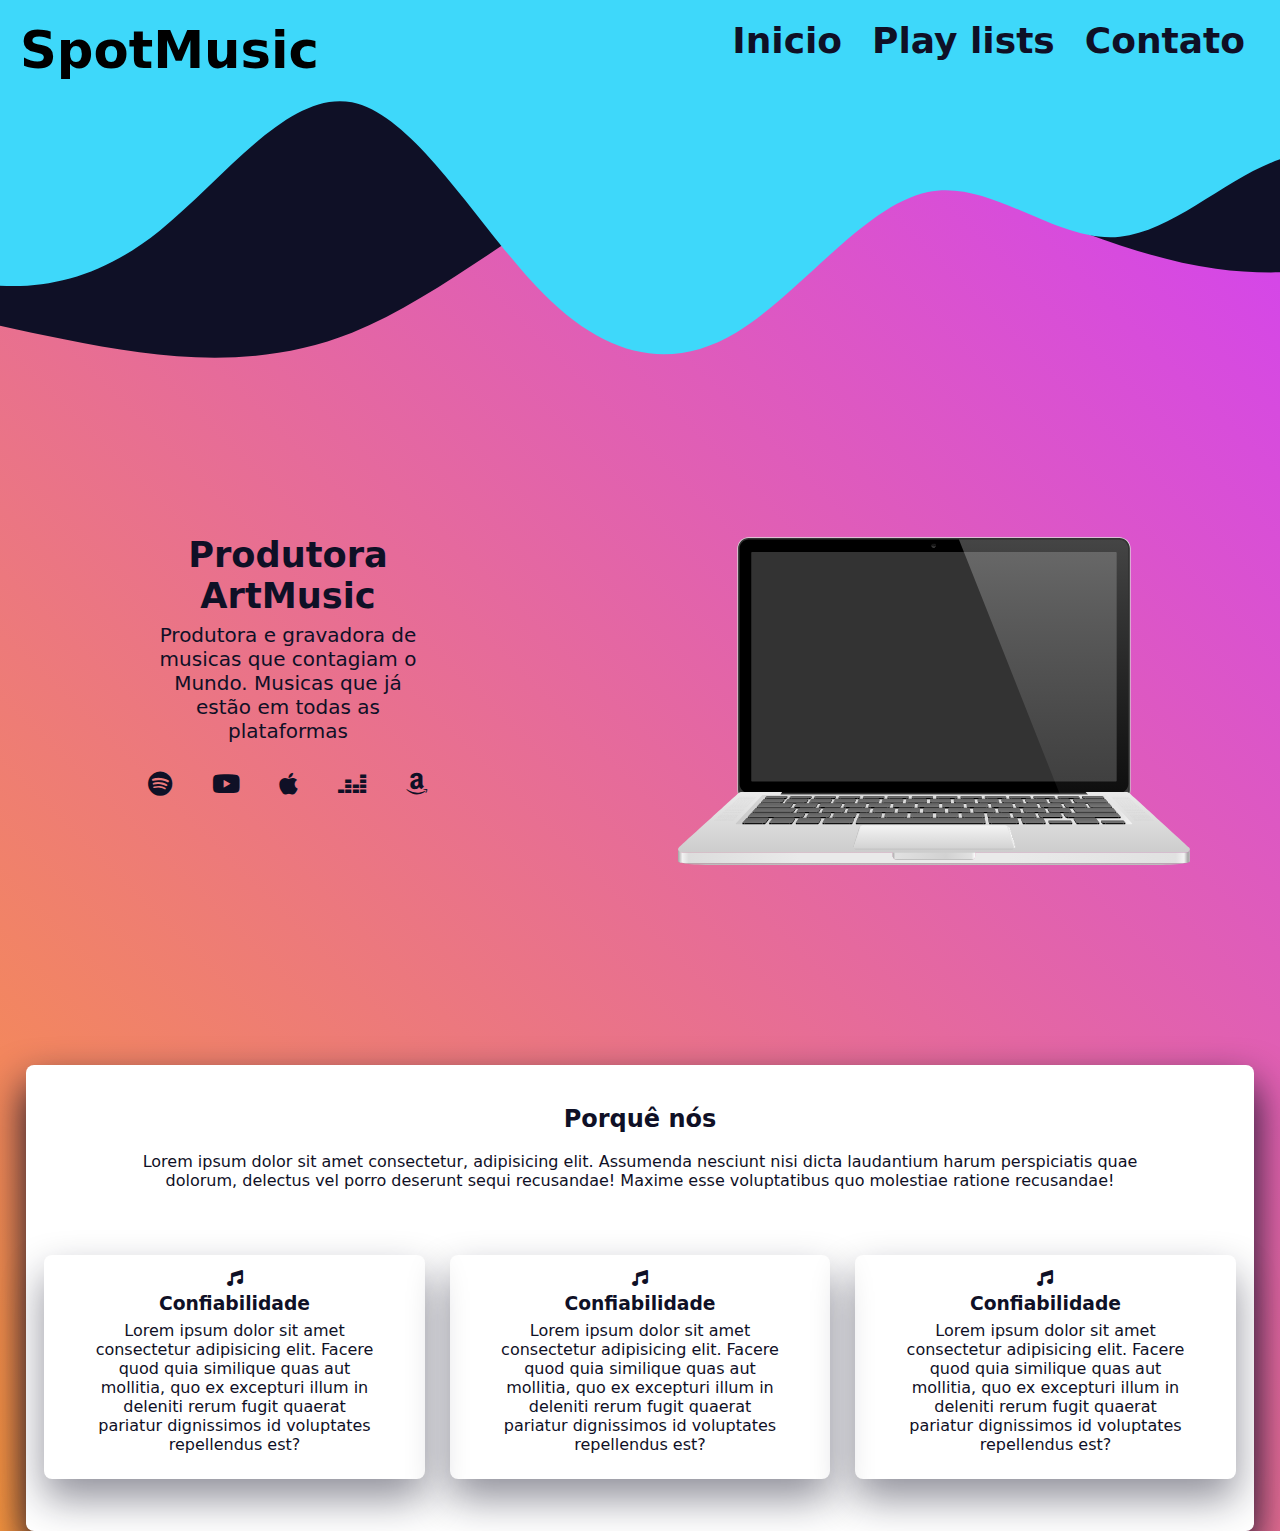
==== projeoto-front-and-final/index.html @ b7479c70 "jkh" ====
<html>
    <head>
        <title>Meu Projeto Final!</title>
    <html lang="pt-br">
    <link rel="stylesheet" href="fontawesome-free-6.1.1-web/css/all.min.css">
    <link href="https://fonts.googleapis.com/css2?family=Raleway:wght@300;400;700&display=swap" rel="stylesheet">
    <link href="style.css" rel="stylesheet" />
    </head>
    <body>
        <section class="main">
            <div class="center">
                <div class="menu">
                    <div class="logo-menu">
                        <h1>SpotMusic</h1>
                    </div><!--logo-menu-->
                    <div class="nav-bar"> <!--nav-bar-->
                        <h2><a href="">Inicio</a></h2>
                        <h2><a href="">Play lists</a></h2>
                        <h2 class="contact-btn"><a href="">Contato</a></h2>
                    </div> <!--nav-bar---->
                </div>
            </div><!--center-->
        </section> <!--main-->
        <section class="conteudo">
            <div class="apresentacao">
                <div class="apresentacao-1">
                <h1>Produtora ArtMusic</h1>
                <p>Produtora e gravadora de musicas que contagiam o Mundo.
                    Musicas que já estão em todas as plataformas
                </p>
                <div class="ico-apresentacao"><i class="fa-brands fa-spotify"></i>
                <i class="fa-brands fa-youtube"></i>
                <i class="fa-brands fa-apple"></i>
                <i class="fa-brands fa-deezer"></i>
                <i class="fa-brands fa-amazon"></i>
                </div>
                </div>
                <img src="../imagens/svg-noutbook.svg" alt="">
            </div>
        </section>
        <section class="porque-nos">
            <h2>Porquê nós</h2>
            <p>Lorem ipsum dolor sit amet consectetur, adipisicing elit. Assumenda nesciunt nisi dicta laudantium harum perspiciatis quae dolorum, delectus vel porro deserunt sequi recusandae! Maxime esse voluptatibus quo molestiae ratione recusandae!</p>

        <div class="diferenciais">
            <div class="box-diferenciais">
                <i class="fa-solid fa-music"></i>
                <h3>Confiabilidade</h3>
                <p>Lorem ipsum dolor sit amet consectetur adipisicing elit. Facere quod quia similique quas aut mollitia, quo ex excepturi illum in deleniti rerum fugit quaerat pariatur dignissimos id voluptates repellendus est?</p>
            </div>
            <div class="box-diferenciais">
                <i class="fa-solid fa-music"></i>
                <h3>Confiabilidade</h3>
                <p>Lorem ipsum dolor sit amet consectetur adipisicing elit. Facere quod quia similique quas aut mollitia, quo ex excepturi illum in deleniti rerum fugit quaerat pariatur dignissimos id voluptates repellendus est?</p>
            </div>
            <div class="box-diferenciais">
                <i class="fa-solid fa-music"></i>
                <h3>Confiabilidade</h3>
                <p>Lorem ipsum dolor sit amet consectetur adipisicing elit. Facere quod quia similique quas aut mollitia, quo ex excepturi illum in deleniti rerum fugit quaerat pariatur dignissimos id voluptates repellendus est?</p>
            </div>
        </section>
        </div>
    </body>

</html>
---- projeoto-front-and-final/style.css ----
:root {
    --color-azul-escuro:#0F1026;
    --color-azul-claro:#3ED8FA;
    --color-rosa:#D13EFA;
    --color-laranja:#FA963E;
    --color-branca:#ffffff;
}

* {
    margin: 0;
    padding: 0;
    box-sizing: border-box;
    text-decoration: none;
    font-family: system-ui, -apple-system, BlinkMacSystemFont, 'Segoe UI', Roboto, Oxygen, Ubuntu, Cantarell, 'Open Sans', 'Helvetica Neue', sans-serif;
}

.center {
    position: relative;
    width: 100%;
    background-image: url(../imagens/svg-vetor-2-image.svg);
    background-position: center;
    background-size: cover;
    min-height: 30vw;
    margin: 0 auto;
}

body {
        background-image: linear-gradient(45deg, var(--color-laranja) 0%, var(--color-rosa) 100%);
}

section.main {
    display: flex;
}

.menu {
    display: flex;
    flex-wrap: wrap;
    width: 98.7.5vw;
    position: static;
    min-height: 30vw;
    justify-content: space-between;
    padding: 20px;
    background-image: url(../imagens/svg-vetor-image.svg);
    background-position: center;
    background-size: cover;
}

.nav-bar {
    display: flex;
    max-width: 60%;
    width: 600px;
    font-size: 150%;
    justify-content: flex-end;
}

.nav-bar > h2 > a {
    padding: 0 15px;
    color: var(--color-azul-escuro);
}

.logo-menu {
    width: 40%;
    font-size: 160%;
}


.nav-bar > h2 > a:hover {
    border-bottom: 3px solid var(--color-laranja);
    height: auto 30px;
    transition: 0.2s;
}

.apresentacao {
    display: flex;
    justify-content: space-between;
    text-align: center;
    flex-wrap: wrap;
    color: #0F1026;
    margin-top: 150px;
}

.apresentacao > img {
    width: 40vw;
    margin-bottom: 200px;
    margin-right: 7vw;
}

.apresentacao-1 {
    padding: 0 10%;
    width: 45%;
    height: 200px;
}

.apresentacao-1 > h1 {
    font-size: 2.2em;
}

.apresentacao-1 > p {
    font-size: 20px;
}

.ico-apresentacao {
    margin-top: 25px;
    display: flex;
    justify-content: space-around;
    font-size: 25px;
}

.porque-nos {
    padding: 40px 0;
    background-color: #ffffff;
    width: 96vw;
    margin: auto;
    border-radius: 8px;
    box-shadow: 0px 20px 40px #0f1026;
    justify-content: center;
    text-align: center;
    color: var(--color-azul-escuro);
}

.porque-nos > h2 , p {
    padding: 0 9% 1% 9%;
}

.diferenciais {
    display: flex;
    margin-top: 40px;
    text-align: center;
    justify-content: center;
}

.box-diferenciais {
    box-shadow: 0px 20px 40px #0f102675;
    width: 31%;
    margin: 1%;
    padding: 15px 20px;
    border-radius: 8px;
}

.box-diferenciais > h3 , p {
    margin: 7px 0;
}

@media screen and (max-width: 768px) {
    .box-diferenciais {
        background-color: #0F1026;
    }
}
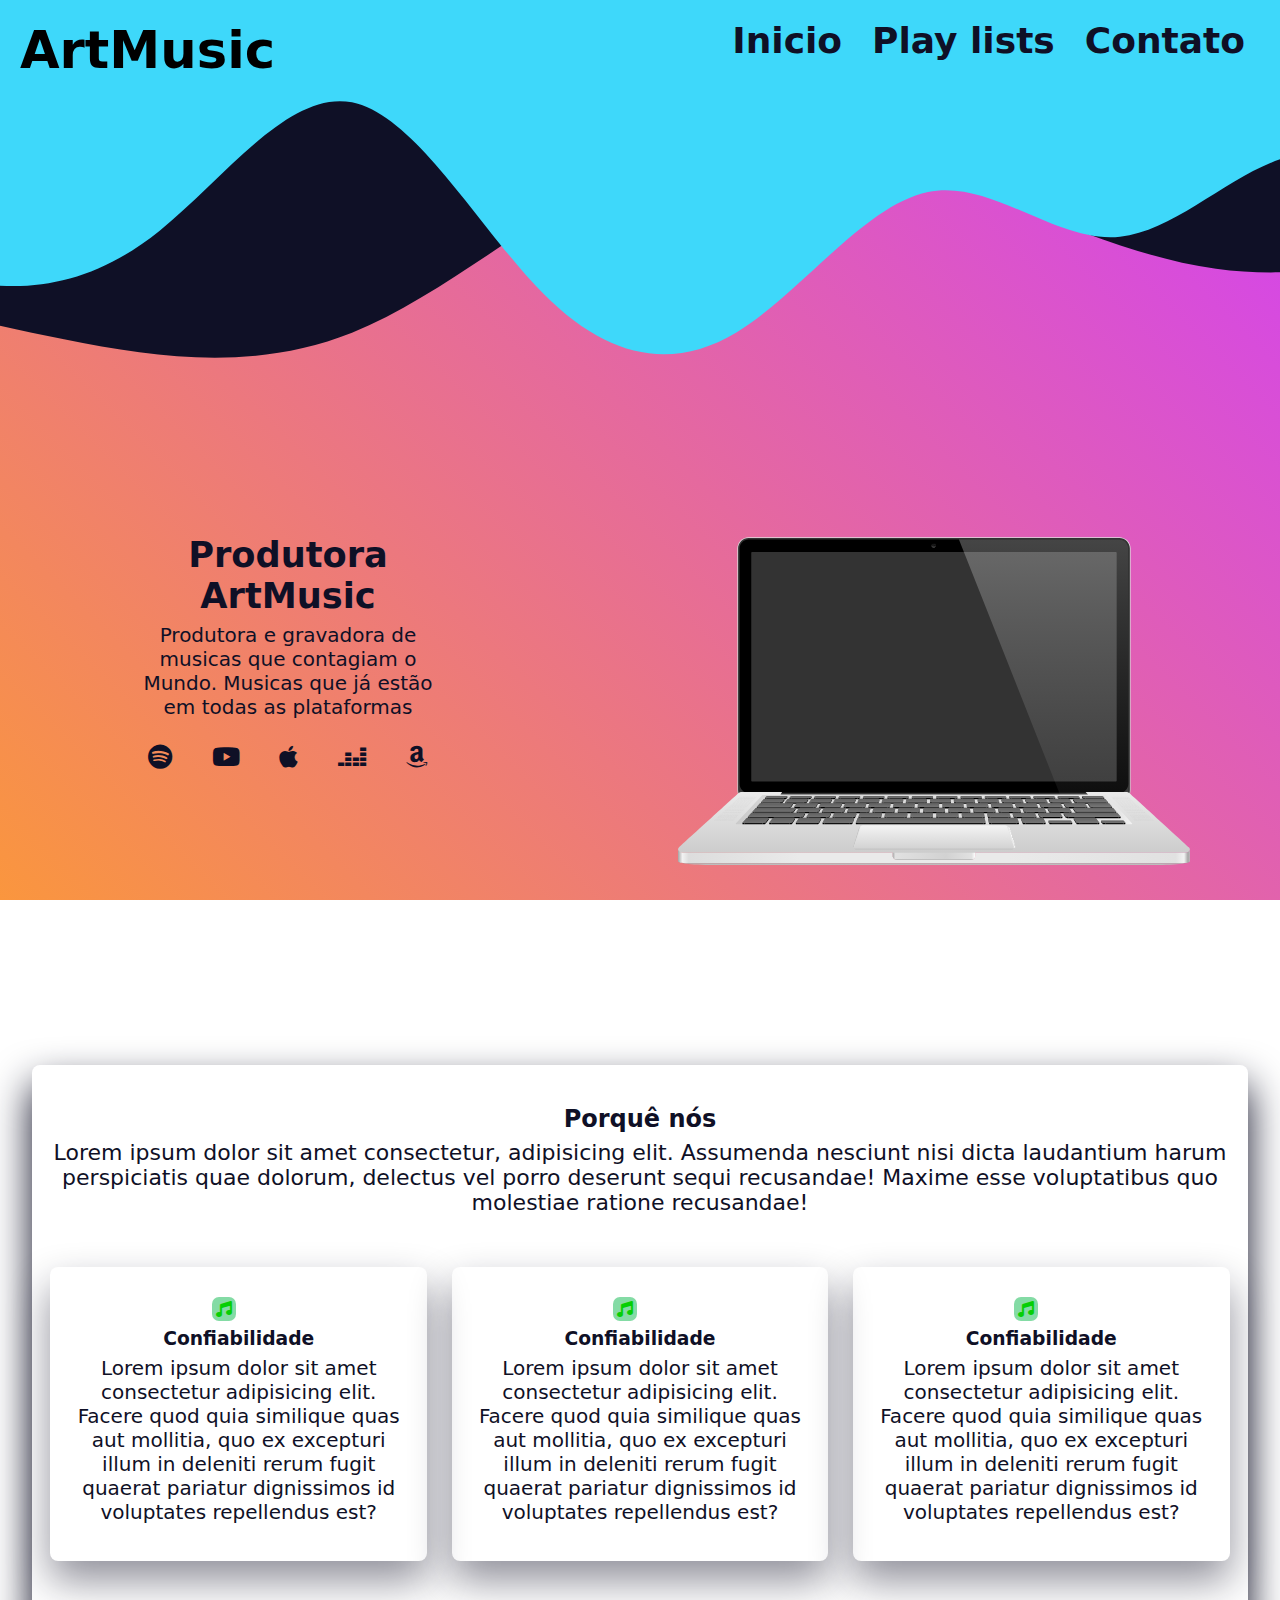
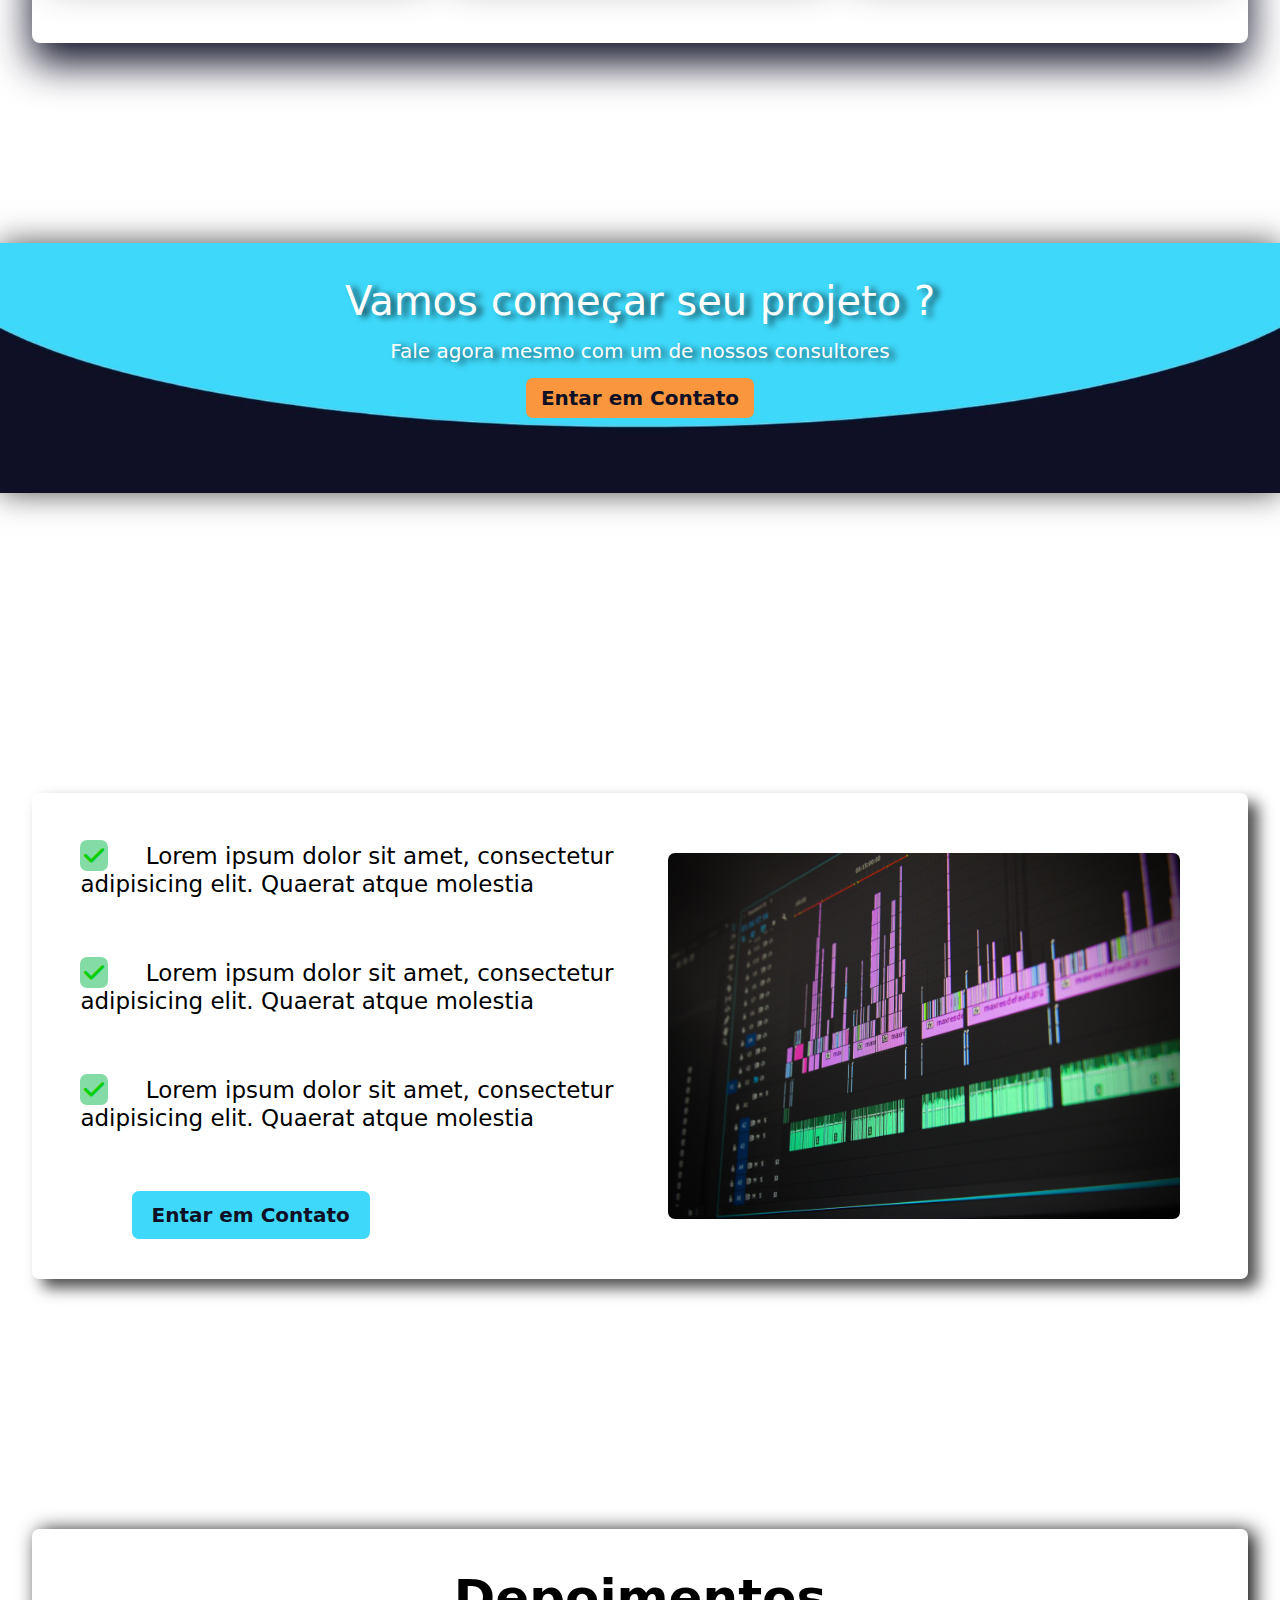
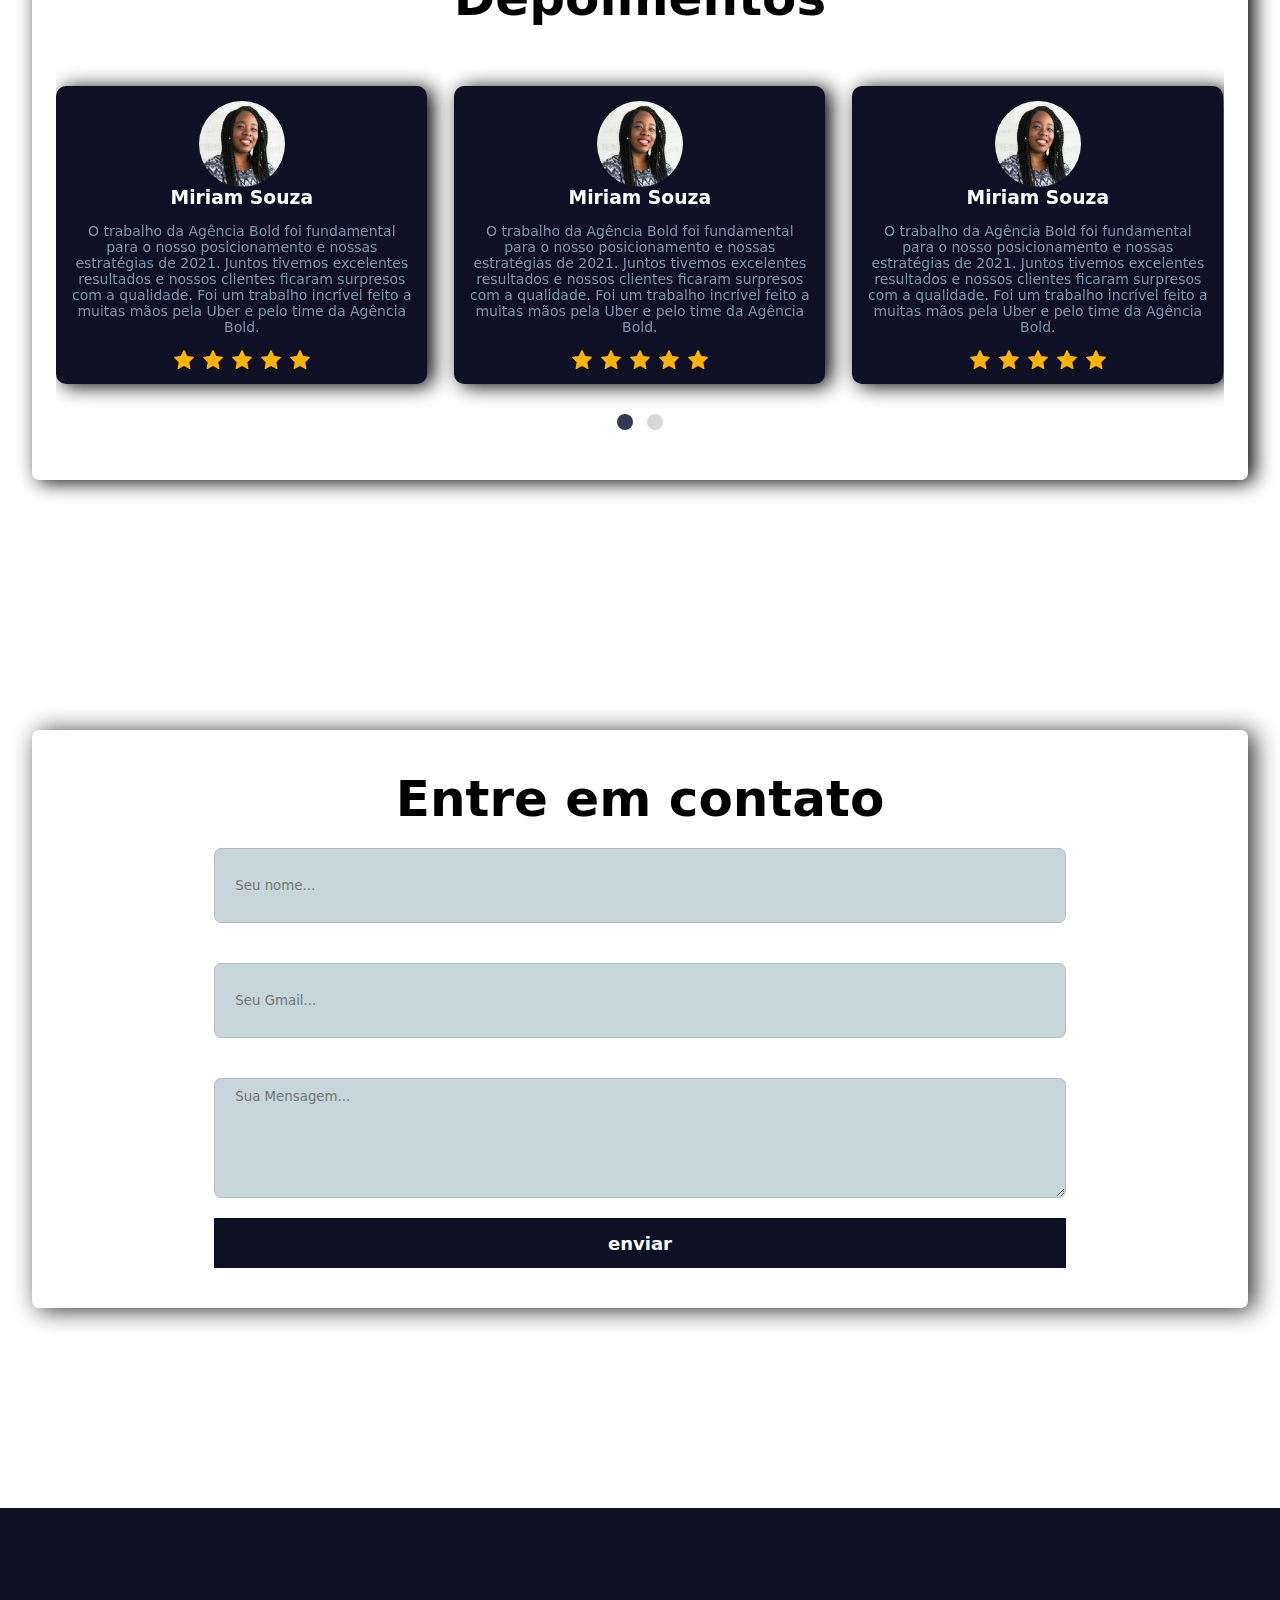
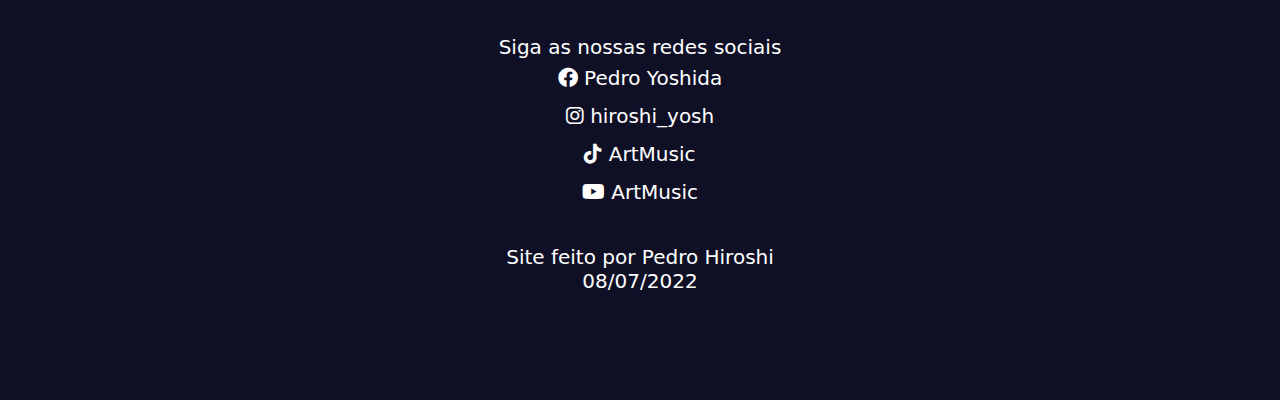
==== commit a501f6a3: "tuytty" ====
--- a/projeoto-front-and-final/index.html
+++ b/projeoto-front-and-final/index.html
@@ -11,7 +11,7 @@
             <div class="center">
                 <div class="menu">
                     <div class="logo-menu">
-                        <h1>SpotMusic</h1>
+                        <h1>ArtMusic</h1>
                     </div><!--logo-menu-->
                     <div class="nav-bar"> <!--nav-bar-->
                         <h2><a href="">Inicio</a></h2>
@@ -59,7 +59,111 @@
                 <p>Lorem ipsum dolor sit amet consectetur adipisicing elit. Facere quod quia similique quas aut mollitia, quo ex excepturi illum in deleniti rerum fugit quaerat pariatur dignissimos id voluptates repellendus est?</p>
             </div>
         </section>
-        </div>
+        <section class="cta">
+                <h2>Vamos começar seu projeto ?</h2>
+                <h4>Fale agora mesmo com um de nossos consultores</h4>
+                <a href="#">Entar em Contato</a>
+        </section>
+        <section class="ret">
+            <div class="lista-beneficios">
+                <p><i class="fa-solid fa-check"></i> Lorem ipsum dolor sit amet, consectetur adipisicing elit. Quaerat atque molestia</p>
+                <p><i class="fa-solid fa-check"></i> Lorem ipsum dolor sit amet, consectetur adipisicing elit. Quaerat atque molestia</p>
+                <p><i class="fa-solid fa-check"></i> Lorem ipsum dolor sit amet, consectetur adipisicing elit. Quaerat atque molestia</p>
+                <a href="#">Entar em Contato</a>
+            </div>
+            <img src="../imagens/list-img.jpg" alt="">
+        </section>
+
+        <section class="depoimentos">
+            <h1>Depoimentos</h1>
+            <div style="display:block;" class="center1">
+                <br/>
+                <div style="max-width: 1200px;" class="container-slider">
+
+                    <div class="container-slider-single">
+                        <img src="imagens-danki/DEPOIMENTO1.png" />
+                        <h3>Miriam Souza</h3>
+                        <p>O trabalho da Agência Bold foi fundamental para o nosso posicionamento e nossas estratégias de 2021. Juntos tivemos excelentes resultados e nossos clientes ficaram surpresos com a qualidade. Foi um trabalho incrível feito a muitas mãos pela Uber e pelo time da Agência Bold.</p>
+                        <img src="imagens-danki/RATE.svg" />
+                    </div>
+                   
+                    <div class="container-slider-single">
+                        <img src="imagens-danki/DEPOIMENTO1.png" />
+                        <h3>Miriam Souza</h3>
+                        <p>O trabalho da Agência Bold foi fundamental para o nosso posicionamento e nossas estratégias de 2021. Juntos tivemos excelentes resultados e nossos clientes ficaram surpresos com a qualidade. Foi um trabalho incrível feito a muitas mãos pela Uber e pelo time da Agência Bold.</p>
+                        <img src="imagens-danki/RATE.svg" />
+                    </div>
+                    <div class="container-slider-single">
+                        <img src="imagens-danki/DEPOIMENTO1.png" />
+                        <h3>Miriam Souza</h3>
+                        <p>O trabalho da Agência Bold foi fundamental para o nosso posicionamento e nossas estratégias de 2021. Juntos tivemos excelentes resultados e nossos clientes ficaram surpresos com a qualidade. Foi um trabalho incrível feito a muitas mãos pela Uber e pelo time da Agência Bold.</p>
+                        <img src="imagens-danki/RATE.svg" />
+                    </div>
+                    <div class="container-slider-single">
+                        <img src="imagens-danki/DEPOIMENTO1.png" />
+                        <h3>Miriam Souza</h3>
+                        <p>O trabalho da Agência Bold foi fundamental para o nosso posicionamento e nossas estratégias de 2021. Juntos tivemos excelentes resultados e nossos clientes ficaram surpresos com a qualidade. Foi um trabalho incrível feito a muitas mãos pela Uber e pelo time da Agência Bold.</p>
+                        <img src="imagens-danki/RATE.svg" />
+                    </div>
+                    <div class="container-slider-single">
+                        <img src="imagens-danki/DEPOIMENTO1.png" />
+                        <h3>Miriam Souza</h3>
+                        <p>O trabalho da Agência Bold foi fundamental para o nosso posicionamento e nossas estratégias de 2021. Juntos tivemos excelentes resultados e nossos clientes ficaram surpresos com a qualidade. Foi um trabalho incrível feito a muitas mãos pela Uber e pelo time da Agência Bold.</p>
+                        <img src="imagens-danki/RATE.svg" />
+                    </div>
+                    <div class="container-slider-single">
+                        <img src="imagens-danki/DEPOIMENTO1.png" />
+                        <h3>Miriam Souza</h3>
+                        <p>O trabalho da Agência Bold foi fundamental para o nosso posicionamento e nossas estratégias de 2021. Juntos tivemos excelentes resultados e nossos clientes ficaram surpresos com a qualidade. Foi um trabalho incrível feito a muitas mãos pela Uber e pelo time da Agência Bold.</p>
+                        <img src="imagens-danki/RATE.svg" />
+                    </div>
+                </div>                
+            </div>
+        </section>
+            <section class="contato-form">
+                <h1>Entre em contato</h1>
+                <div class="center1" style="max-width: 900px;">
+                    <form method="post">
+                        <input type="text" placeholder="Seu nome...">
+                        <input type="email" placeholder="Seu Gmail...">
+                        <textarea name="" id="" cols="30" rows="10" placeholder="Sua Mensagem..."></textarea>
+                        <input type="submit" name="acao" value="enviar">
+                    </form>
+                </div>
+            </section>
+            <footer>
+                <div class="red-cont">
+                    <p>Siga as nossas redes sociais</p>
+                    <i class="fa-brands fa-facebook"></i> Pedro Yoshida <br>
+                    <i class="fa-brands fa-instagram"></i>  hiroshi_yosh <br>
+                    <i class="fa-brands fa-tiktok"></i>  ArtMusic <br>
+                    <i class="fa-brands fa-youtube"></i>  ArtMusic <br>
+                </div>
+                <div class="criador">
+                    <p>Site feito por Pedro Hiroshi <br> 08/07/2022</p>
+                </div>
+            </footer>
+        <script src="jquery.js"></script>
+        <script src="slick.min.js"></script>
+        <script>
+                $('.container-slider').slick({
+                dots: true,
+                arrows:false,
+                speed:1000,
+                slidesToShow: 3,
+                slidesToScroll: 3,
+                autoplay: true,
+                autoplaySpeed: 3000,
+                pauseOnHover:false,
+                responsive: [
+                            {
+                              breakpoint: 768,
+                              settings: {
+                                slidesToShow: 1,
+                                slidesToScroll: 1
+                              }
+                            }],
+                });
+        </script>
     </body>
-
 </html>--- a/projeoto-front-and-final/style.css
+++ b/projeoto-front-and-final/style.css
@@ -24,8 +24,17 @@
     margin: 0 auto;
 }
 
+.center1 {
+    display: flex;
+    width: 95vw;
+    padding:0 2%;
+    margin:0 auto;
+    flex-wrap: wrap;
+}
+
 body {
         background-image: linear-gradient(45deg, var(--color-laranja) 0%, var(--color-rosa) 100%);
+        background-attachment: fixed;
 }
 
 section.main {
@@ -109,17 +118,23 @@
 .porque-nos {
     padding: 40px 0;
     background-color: #ffffff;
-    width: 96vw;
+    width: 95vw;
     margin: auto;
     border-radius: 8px;
     box-shadow: 0px 20px 40px #0f1026;
     justify-content: center;
     text-align: center;
     color: var(--color-azul-escuro);
-}
-
-.porque-nos > h2 , p {
+    margin-bottom: 200px;
+}
+
+.porque-nos > h2 p {
     padding: 0 9% 1% 9%;
+    font-size: 30px;
+}
+
+.porque-nos > p {
+    font-size: 22px;
 }
 
 .diferenciais {
@@ -127,13 +142,15 @@
     margin-top: 40px;
     text-align: center;
     justify-content: center;
+    flex-wrap: wrap;
+    margin-bottom: 30px;
 }
 
 .box-diferenciais {
     box-shadow: 0px 20px 40px #0f102675;
     width: 31%;
     margin: 1%;
-    padding: 15px 20px;
+    padding: 30px 20px;
     border-radius: 8px;
 }
 
@@ -141,8 +158,385 @@
     margin: 7px 0;
 }
 
-@media screen and (max-width: 768px) {
+.box-diferenciais > p {
+    font-size: 20px;
+}
+
+section.cta {
+    background-image: url('../imagens/bg2.jpg');
+    padding: 20px 10px;
+    min-height: 250px;
+    background-size: cover;
+    background-position: top;
+    text-align: center;
+    color: var(--color-branca);
+    text-shadow: 6px 2px 6px rgba(0, 0, 0, 0.685);
+    margin-bottom: 300px;
+    box-shadow: 0px 0px 30px rgba(0, 0, 0, 0.685);
+}
+
+section.cta h2, section.cta h4  {
+    font-weight: normal;
+    margin: 15px 0;
+}
+
+section.cta h2 {
+    font-size: 40px;
+}
+
+section.cta h4 {
+    font-size: 20px;
+}
+
+section.cta a {
+    display: inline-block;
+    padding: 8px 15px;
+    border-radius: 7px;
+    font-weight: bold;
+    text-align: center;
+    background-color: var(--color-laranja);
+    text-decoration: none;
+    color: #0F1026;
+    text-shadow: none;
+    font-size: 20px;
+}
+
+section.cta a:hover {
+    color: var(--color-laranja);
+    background-color: var(--color-azul-escuro);
+    transition: 0.5s;
+}
+
+.ret {
+    display: flex;
+    width: 95vw;
+    justify-content: center;
+    flex-wrap: wrap;
+    background-color: var(--color-branca);
+    margin: auto;
+    padding: 40px;
+    border-radius: 7px;
+    box-shadow: 10px 9px 15px rgba(0, 0, 0, 0.699);
+}
+
+.lista-beneficios {
+    width: 50%;
+}
+
+.ret > img {
+    max-width: 45%;
+    margin: 20px;
+    border-radius: 7px;
+}
+
+.lista-beneficios > p {
+    margin-bottom: 60px;
+    font-size: 23px;
+}
+
+.fa-solid, .fas {
+    margin-right: 30px;
+    color: rgb(5, 207, 5);
+    background-color: rgb(132, 219, 165);
+    padding: 4px;
+    border-radius: 7px;
+}
+
+.lista-beneficios > a {
+    margin: 0 9%;
+    display: inline-block;
+    padding: 12px 20px;
+    border-radius: 7px;
+    font-weight: bold;
+    text-align: center;
+    background-color: var(--color-azul-claro);
+    text-decoration: none;
+    color: #0F1026;
+    font-size: 20px;
+}
+
+.lista-beneficios a:hover {
+    background-color: #0f1026;
+    color: #3ED8FA;
+    transition: 0.5s;
+}
+
+section.depoimentos{
+    background-color: var(--color-branca);
+    padding:40px 0;
+    width: 95vw;
+    margin: 250px auto;
+    border-radius: 7px;
+    box-shadow: 6px 2px 20px black;
+}
+
+section.depoimentos > h1{
+    text-align: center;
+    font-size: 50px;
+}
+
+.container-slider{
+    overflow:hidden;
+    padding:40px 0;   
+}
+
+.container-slider-single{
+    float: left;
+    background-color: var(--color-azul-escuro);
+    text-align: center;
+    padding:15px;
+    border-radius:10px;
+    box-shadow: 6px 2px 20px black;
+}
+
+.container-slider-single p{
+    margin:15px 0;
+    color:#7E92AC;
+    font-size: 14px;
+}
+
+.container-slider-single h3 {
+    color: #ffffff;
+}
+
+.slick-slide {
+    margin-left:27px;
+
+  }
+
+  /* the parent */
+  .slick-list {
+    margin-left:-27px;
+   
+  }
+
+/****SLICK SLIDER****/
+
+.slick-dotted ul{
+    display: block;
+	list-style-type: none;
+	text-align: center;
+	position: relative;
+	top:30px;
+}
+
+.slick-dotted li{
+	display: inline-block;
+	margin: 0 7px;
+}
+
+.slick-dotted button:focus{
+	outline: 0;
+}
+
+.slick-dotted li button{
+	width: 16px;
+	height: 16px;
+	border-radius: 8px;
+	color: #d8d8d8;
+	border-width: 0;
+	background: #d8d8d8;
+	opacity: 1;
+	cursor: pointer;
+}
+
+li.slick-active button{
+	background: #373855;
+	color: #373855;
+}
+
+.slick-slide:focus { outline: none; }
+
+@media screen and (max-width: 980px) {
+
+    .lista-beneficios,.img-beneficios{
+        width:100%;
+        margin-bottom: 30px;
+    }
+    .diferenciais{
+        
+        flex-wrap: wrap;
+       
+    }
+    .box-diferenciais{
+        
+        width:100%;
+        margin-right: 0;
+        
+    }
+
+   
+    .marcas > .center{
+        flex-wrap: nowrap;
+        flex-direction: column;
+        align-items: center;
+    }
+    .marcas img{
+        max-width: 300px;
+        width:100%;
+    }
+}
+
+@media screen and (max-width: 980px) {
+    .apresentacao {
+        display: flex;
+        justify-content: center;
+        text-align: center;
+        flex-wrap: wrap;
+        color: #0F1026;
+        margin-top: 150px;
+    }
+
+    .apresentacao > img {
+        width: 80vw;
+        margin-bottom: 200px;
+        margin: 200px auto;
+    }
+
+    .apresentacao-1 {
+        width: 90%;
+        font-size: 30px;
+        margin-bottom: 300px;
+    }
+
+    .apresentacao-1 > p {
+        font-size: 40px;
+    }
+
+    .ico-apresentacao {
+        font-size: 50px;
+    }
+
     .box-diferenciais {
-        background-color: #0F1026;
-    }
+        box-shadow: 0px 20px 40px #0f102675;
+        width: 90%;
+        margin: 1% 0px 30px;
+        padding: 50px 20px;
+        border-radius: 8px;
+}
+
+.ret {
+    display: flex;
+    width: 95vw;
+    flex-direction: row;
+    justify-content: center;
+    flex-wrap: wrap;
+    background-color: var(--color-branca);
+    margin: auto;
+    padding: 40px;
+    border-radius: 7px;
+}
+
+.lista-beneficios {
+    width: 100%;
+}
+
+.ret > img {
+    margin-top: 50px;
+    max-width: 100%;
+    border-radius: 7px;
+    box-shadow: 6px 2px 6px black;
+}
+
+.lista-beneficios > p {
+    margin-bottom: 70px;
+    font-size: 25px;
+}
+
+.lista-beneficios > a {
+    padding: 20px 30px;
+    border-radius: 7px;
+    font-weight: bold;
+    background-color: var(--color-azul-claro);
+    text-decoration: none;
+    color: #0F1026;
+    font-size: 20px;
+    margin: auto;
+    
+}
+
+section.cta a:hover {
+    color: var(--color-laranja);
+    background-color: var(--color-azul-claro);
+    transition: 0.5s;
+}
+}
+
+.contato-form {
+    padding: 40px 0;
+    text-align: center;
+    background-color: #ffffff;
+    width: 95vw;
+    margin: auto;
+    border-radius: 7px;
+    box-shadow: 6px 2px 25px rgba(0, 0, 0, 0.836);
+    margin-bottom: 200px;
+}
+
+.contato-form h1 {
+    font-size: 50px;
+}
+
+.contato-form form{
+    width: 100%;
+}
+
+.contato-form input[type=text],
+.contato-form input[type=email] {
+    width: 100%;
+    height: 75px;
+    border: 1px solid rgb(187, 187, 187);
+    background: #c6d6da;
+    border-radius: 7px;
+    margin: 20px 0;
+}
+
+.contato-form textarea {
+    width: 100%;
+    height: 120px;
+    border: 1px solid rgb(187, 187, 187);
+    background: #c6d6da;
+    border-radius: 7px;
+    margin: 20px 0;
+    resize: vertical;
+}
+
+.contato-form input[type=submit] {
+    width: 100%;
+    height: 50px;
+    background: #0f1026;
+    color: #ffffff;
+    cursor: pointer;
+    border: 0;
+    display: block;
+    font-size: 18px;
+    font-weight: bold;
+}
+
+.contato-form input[type=submit]:hover {
+    background: #3ED8FA;
+    color: #0F1026;
+    transition: 300ms;
+}
+
+.contato-form input[type=text],input[type=email] , textarea {
+    padding: 10px 20px;
+}
+
+footer {
+    display: flex;
+    text-align: center;
+    flex-direction: column;
+    color: #ffffff;
+    background-color: #0F1026;
+    padding: 100px 0;
+    font-size: 20px;
+}
+
+.red-cont {
+    margin: 20px;
+}
+
+.red-cont i {
+    margin-bottom: 16px;
 }